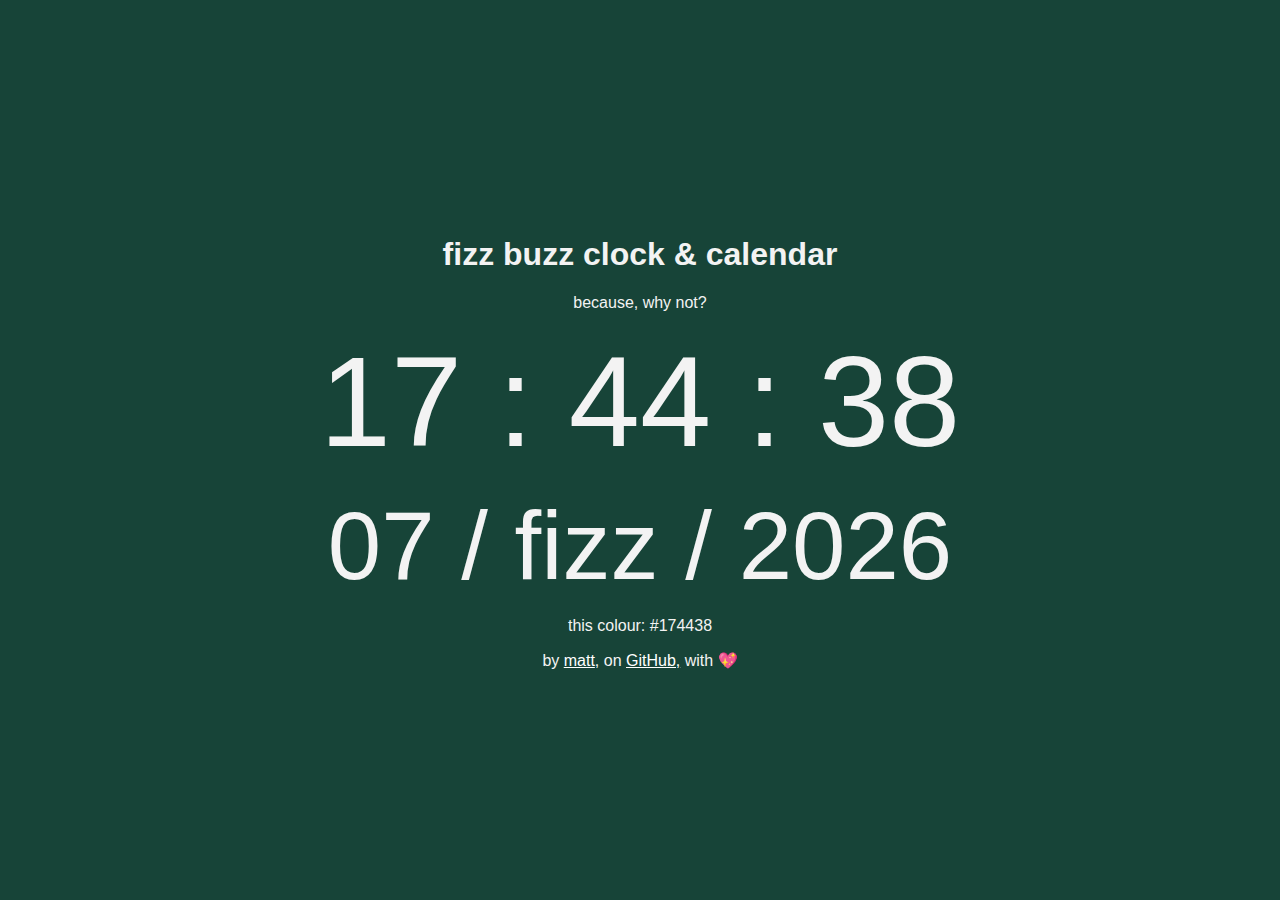
==== index.html @ 1a0b6e53 "first commit, just ~ vibing ~" ====
<!DOCTYPE html>
<html>
  <head>
    <meta charset="utf-8">
    <meta http-equiv="X-UA-Compatible" content="IE=edge">
    <meta name="viewport" content="width=device-width, initial-scale=1">

    <title>fizz buzz clock & calendar</title>

    <link rel="stylesheet" href="style.css">
  </head>
  <body>
    <div id="app-container">
      <div class="content-container">
        <h1>fizz buzz clock & calendar</h1>
        <p>because, why not?</p>
        <p id="clock">
          00:00:00
        </p>
        <p id="calendar">
          11/11/1111
        </p>
        <p>
          this colour: <span id="hex">#DEADBEEF</span>
        </p>
        <p>
          by <a class="link" href="https://matthewwang.me" target="_blank" rel="noopener noreferrer">matt</a>,
          on <a class="link" href="https://github.com/malsf21/fizz-buzz-clock-calendar" target="_blank" rel="noopener noreferrer">GitHub,</a>
          with 💖
        </p>
      </div>
    </div>
  </body>
  <script src="clock.js"></script>
</html>
---- style.css ----
* {
  box-sizing: border-box;
}

html, body, #app-container {
  width: 100%;
  height: 100%;
  margin: 0;
  padding: 0;
}

html {
  font-family: -apple-system, BlinkMacSystemFont, avenir next, avenir, helvetica neue, helvetica, Ubuntu, roboto, noto, segoe ui, arial, sans-serif;
  color: #F3F3F3;
}

.content-container {
  width: 100%;
}

#app-container {
  display: flex;
  align-items: center;
  text-align: center;
}

#clock {
  font-size: 10vw;
  margin: 1rem;
}

#calendar {
  font-size: 7.5vw;
  margin: 0.5rem;
}

@media (max-width: 50rem) {
  #clock {
    font-size: 15vw;
  }
  #calendar {
    font-size: 10vw;
  }
}

.link {
  color: white;
}
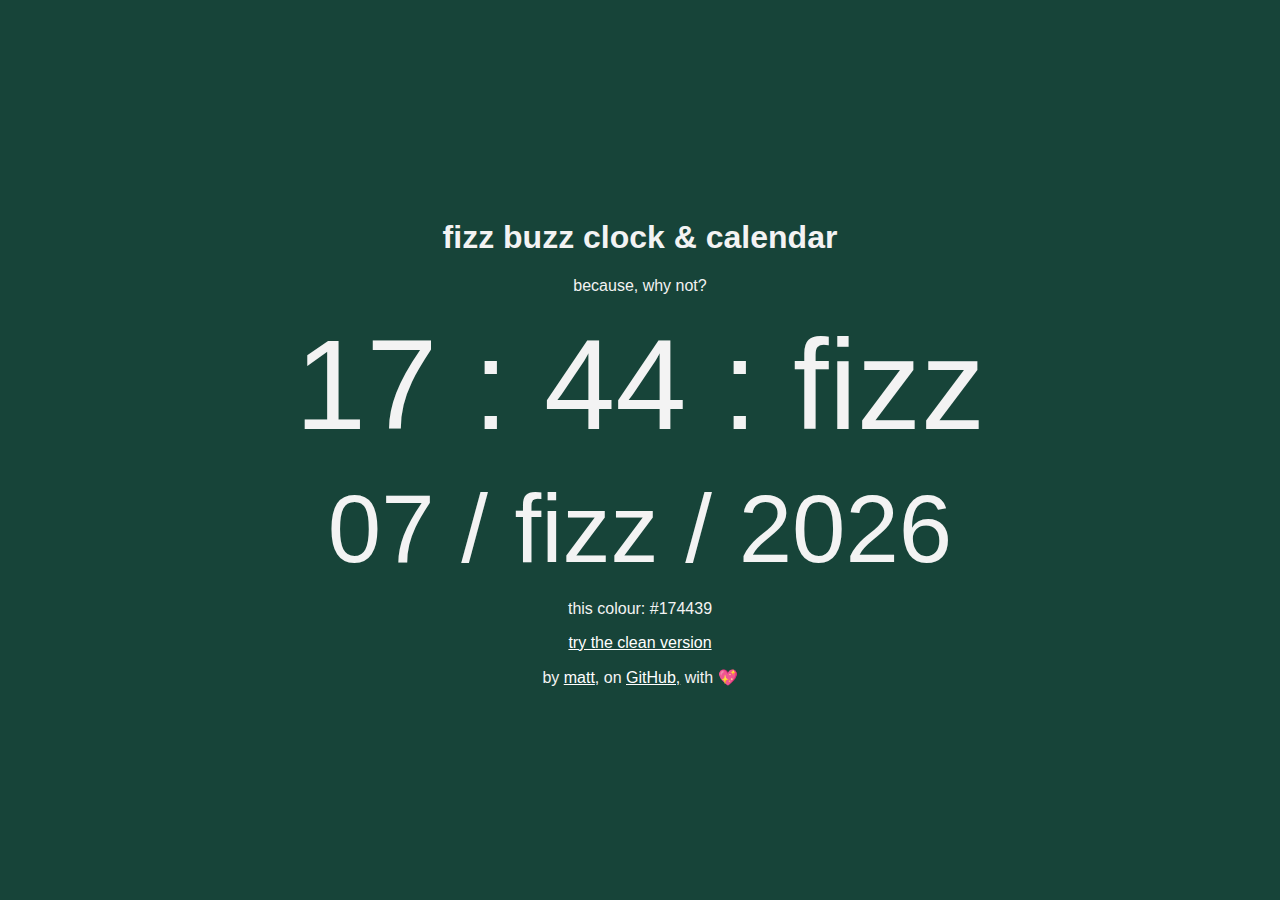
==== commit c335b4b1: "update link" ====
--- a/index.html
+++ b/index.html
@@ -24,8 +24,11 @@
           this colour: <span id="hex">#DEADBEEF</span>
         </p>
         <p>
+          <a class="link" href="clean.html">try the clean version</a>
+        </p>
+        <p>
           by <a class="link" href="https://matthewwang.me" target="_blank" rel="noopener noreferrer">matt</a>,
-          on <a class="link" href="https://github.com/malsf21/fizz-buzz-clock-calendar" target="_blank" rel="noopener noreferrer">GitHub,</a>
+          on <a class="link" href="https://github.com/mattxwang/fizz-buzz-clock-calendar" target="_blank" rel="noopener noreferrer">GitHub,</a>
           with 💖
         </p>
       </div>
